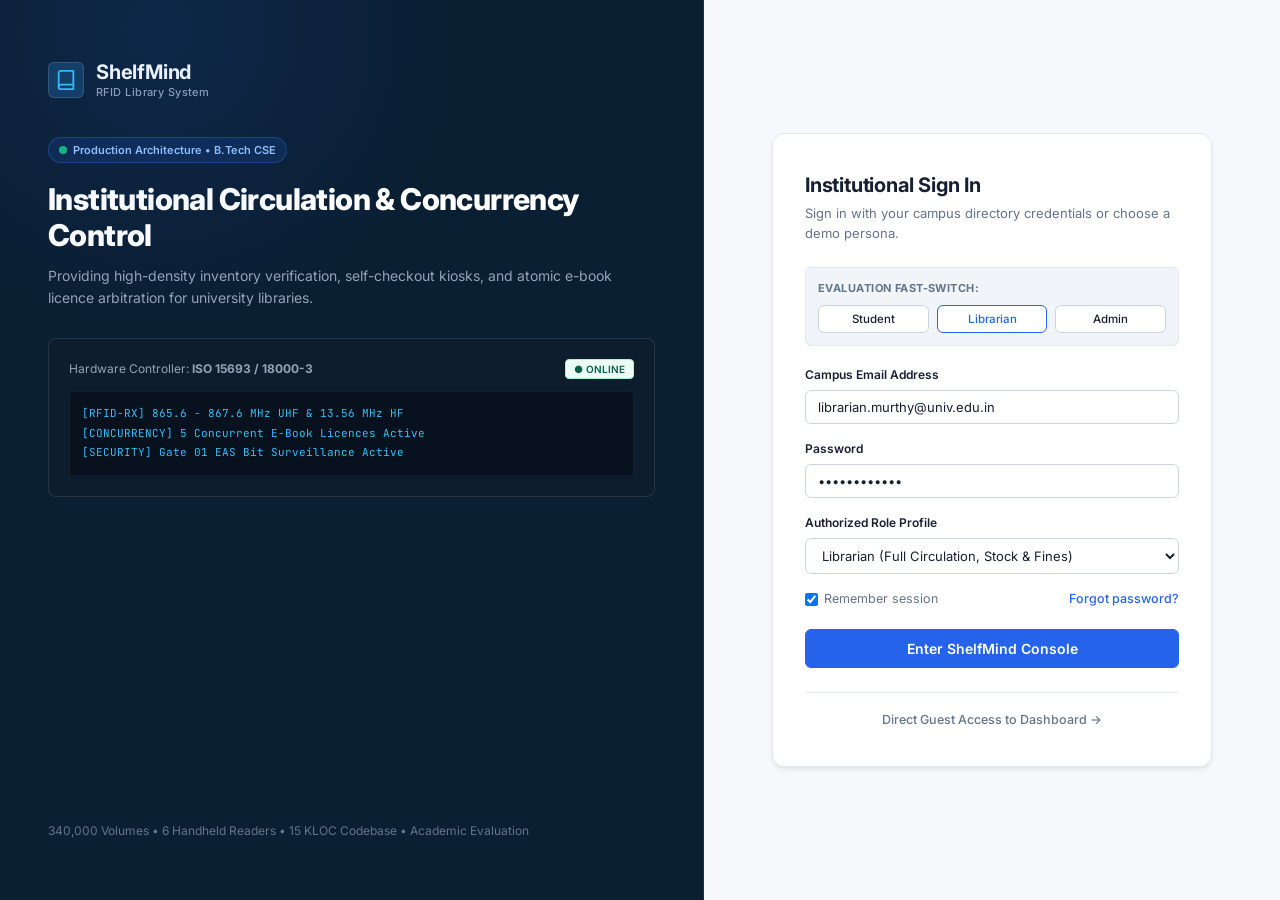
==== login.html @ f5f319b6 "feat: complete modern production-ready university library platform frontend" ====
<!DOCTYPE html>
<html lang="en">
<head>
  <meta charset="UTF-8">
  <meta name="viewport" content="width=device-width, initial-scale=1.0">
  <title>ShelfMind | Institutional Authentication</title>
  <link rel="stylesheet" href="css/style.css">
  <link rel="stylesheet" href="css/responsive.css">
  <style>
    .login-container {
      min-height: 100vh;
      display: grid;
      grid-template-columns: 1.1fr 0.9fr;
      background-color: var(--bg-page);
    }
    .login-brand-panel {
      background-color: var(--navy-deep);
      color: #FFFFFF;
      padding: 60px 48px;
      display: flex;
      flex-direction: column;
      justify-content: space-between;
      border-right: 1px solid rgba(255, 255, 255, 0.08);
      position: relative;
      overflow: hidden;
    }
    .login-brand-panel::before {
      content: '';
      position: absolute;
      top: -30%;
      left: -20%;
      width: 600px;
      height: 600px;
      background: radial-gradient(circle, rgba(37, 99, 235, 0.12) 0%, transparent 70%);
      pointer-events: none;
    }
    .login-form-panel {
      display: flex;
      align-items: center;
      justify-content: center;
      padding: 40px 24px;
    }
    .login-card {
      width: 100%;
      max-width: 440px;
      background-color: var(--bg-surface);
      border: 1px solid var(--border);
      border-radius: var(--radius-lg);
      padding: 36px 32px;
      box-shadow: var(--shadow-md);
    }
    .telemetry-card {
      border: 1px solid rgba(255, 255, 255, 0.1);
      background-color: #0E1D2D;
      border-radius: var(--radius-md);
      padding: 20px;
      margin: 28px 0;
    }
    @media (max-width: 860px) {
      .login-container {
        grid-template-columns: 1fr;
      }
      .login-brand-panel {
        display: none;
      }
    }
  </style>
</head>
<body>

  <div class="login-container">
    <!-- Left Brand Statement Panel -->
    <div class="login-brand-panel">
      <div>
        <a href="index.html" class="brand-link" style="margin-bottom: 32px;">
          <div class="brand-icon">
            <svg width="22" height="22" viewBox="0 0 24 24" fill="none" stroke="currentColor" stroke-width="2" stroke-linecap="round" stroke-linejoin="round">
              <path d="M4 19.5A2.5 2.5 0 0 1 6.5 17H20"></path>
              <path d="M6.5 2H20v20H6.5A2.5 2.5 0 0 1 4 19.5v-15A2.5 2.5 0 0 1 6.5 2z"></path>
            </svg>
          </div>
          <div>
            <span class="brand-title" style="font-size: 20px;">ShelfMind</span>
            <span class="brand-subtitle">RFID Library System</span>
          </div>
        </a>

        <div style="margin-top: 36px;">
          <div style="display: inline-flex; align-items: center; gap: 6px; padding: 4px 10px; border-radius: 9999px; background: rgba(37,99,235,0.15); border: 1px solid rgba(59,130,246,0.3); color: #93C5FD; font-size: 11px; font-weight: 600;">
            <span class="status-dot"></span>
            Production Architecture • B.Tech CSE
          </div>
          <h2 style="font-size: 30px; font-weight: 800; margin: 18px 0 12px; color: #FFFFFF; letter-spacing: -0.02em; line-height: 1.2;">
            Institutional Circulation &amp; Concurrency Control
          </h2>
          <p style="color: #94A3B8; font-size: 14px; line-height: 1.6;">
            Providing high-density inventory verification, self-checkout kiosks, and atomic e-book licence arbitration for university libraries.
          </p>
        </div>

        <div class="telemetry-card">
          <div style="display: flex; align-items: center; justify-content: space-between; font-size: 12px; color: #94A3B8; margin-bottom: 12px;">
            <span>Hardware Controller: <strong>ISO 15693 / 18000-3</strong></span>
            <span class="badge badge-available" style="font-size: 10px;">● ONLINE</span>
          </div>
          <div style="font-family: var(--font-mono); font-size: 11px; color: #38BDF8; line-height: 1.8; background-color: #07121E; padding: 12px; border-radius: var(--radius-xs); border: 1px solid rgba(255,255,255,0.05);">
            [RFID-RX] 865.6 - 867.6 MHz UHF &amp; 13.56 MHz HF<br>
            [CONCURRENCY] 5 Concurrent E-Book Licences Active<br>
            [SECURITY] Gate 01 EAS Bit Surveillance Active
          </div>
        </div>
      </div>

      <div style="font-size: 12px; color: #64748B;">
        340,000 Volumes • 6 Handheld Readers • 15 KLOC Codebase • Academic Evaluation
      </div>
    </div>

    <!-- Right Login Card Panel -->
    <div class="login-form-panel">
      <div class="login-card">
        <div style="margin-bottom: 24px;">
          <h2 style="font-size: 20px; font-weight: 700; color: var(--text-primary); letter-spacing: -0.01em;">Institutional Sign In</h2>
          <p style="font-size: 13px; color: var(--text-secondary); margin-top: 4px;">Sign in with your campus directory credentials or choose a demo persona.</p>
        </div>

        <!-- Quick Demo Role Selector -->
        <div style="background-color: var(--bg-subtle); border: 1px solid var(--border); border-radius: var(--radius-sm); padding: 12px; margin-bottom: 20px;">
          <div style="font-size: 11px; font-weight: 700; color: var(--text-secondary); text-transform: uppercase; letter-spacing: 0.04em; margin-bottom: 8px;">
            Evaluation Fast-Switch:
          </div>
          <div style="display: flex; gap: 8px;">
            <button type="button" class="btn btn-secondary btn-sm" onclick="setDemoRole('student')" style="flex: 1; font-size: 11.5px; padding: 6px 8px;">Student</button>
            <button type="button" class="btn btn-secondary btn-sm" onclick="setDemoRole('librarian')" style="flex: 1; font-size: 11.5px; padding: 6px 8px; border-color: var(--blue); color: var(--blue);">Librarian</button>
            <button type="button" class="btn btn-secondary btn-sm" onclick="setDemoRole('admin')" style="flex: 1; font-size: 11.5px; padding: 6px 8px;">Admin</button>
          </div>
        </div>

        <form id="loginForm" onsubmit="handleLogin(event)">
          <div class="form-group">
            <label class="form-label" for="loginEmail">Campus Email Address</label>
            <input type="email" id="loginEmail" class="form-control" value="librarian.murthy@univ.edu.in" required>
          </div>

          <div class="form-group">
            <label class="form-label" for="loginPassword">Password</label>
            <input type="password" id="loginPassword" class="form-control" value="••••••••••••" required>
          </div>

          <div class="form-group">
            <label class="form-label" for="loginRole">Authorized Role Profile</label>
            <select id="loginRole" class="form-control">
              <option value="Librarian" selected>Librarian (Full Circulation, Stock &amp; Fines)</option>
              <option value="Student">Student (Patron Catalog &amp; Digital Lending)</option>
              <option value="Administrator">Administrator (Gate EAS &amp; System Settings)</option>
            </select>
          </div>

          <div style="display: flex; align-items: center; justify-content: space-between; margin-bottom: 20px; font-size: 12.5px;">
            <label style="display: flex; align-items: center; gap: 6px; cursor: pointer; color: var(--text-secondary);">
              <input type="checkbox" id="rememberMe" checked>
              Remember session
            </label>
            <a href="#" onclick="showToast('OTP dispatched to campus mailbox in production', 'info'); return false;" style="color: var(--blue); font-weight: 500;">Forgot password?</a>
          </div>

          <button type="submit" class="btn btn-primary" style="width: 100%; padding: 10px; font-weight: 600; font-size: 14px;">
            Enter ShelfMind Console
          </button>
        </form>

        <div style="margin-top: 24px; text-align: center; border-top: 1px solid var(--border); padding-top: 16px;">
          <a href="dashboard.html" style="font-size: 12.5px; color: var(--text-secondary); text-decoration: none; font-weight: 500;">
            Direct Guest Access to Dashboard →
          </a>
        </div>
      </div>
    </div>
  </div>

  <div id="toast-container"></div>

  <script src="js/mock-data.js"></script>
  <script src="js/app.js"></script>
  <script>
    function setDemoRole(role) {
      const emailInput = document.getElementById('loginEmail');
      const roleSelect = document.getElementById('loginRole');
      if (role === 'student') {
        emailInput.value = 'karan.verma@univ.edu.in';
        roleSelect.value = 'Student';
        showToast('Switched to Student persona (Karan Verma)', 'info');
      } else if (role === 'librarian') {
        emailInput.value = 'librarian.murthy@univ.edu.in';
        roleSelect.value = 'Librarian';
        showToast('Switched to Librarian persona (Dr. Murthy)', 'info');
      } else if (role === 'admin') {
        emailInput.value = 'admin.library@univ.edu.in';
        roleSelect.value = 'Administrator';
        showToast('Switched to Administrator persona', 'info');
      }
    }

    function handleLogin(e) {
      e.preventDefault();
      const role = document.getElementById('loginRole').value;
      const email = document.getElementById('loginEmail').value;
      
      const state = window.shelfMindStore.getState();
      state.currentUser = {
        name: email.split('@')[0].replace('.', ' ').toUpperCase(),
        role: role,
        badge: 'Institutional Verified'
      };
      window.shelfMindStore.save(state);

      showToast('Authenticated as ' + role + '. Loading dashboard...', 'success');
      setTimeout(() => {
        window.location.href = 'dashboard.html';
      }, 500);
    }
  </script>
</body>
</html>
---- css/style.css ----
/* ==========================================================================
   ShelfMind: Enterprise Library Automation & Digital Lending Platform
   Production-Grade Design System & Core Stylesheet
   Designed for High-Throughput University Library Operations
   ========================================================================== */

@import url('https://fonts.googleapis.com/css2?family=Inter:wght@400;500;600;700;800&family=JetBrains+Mono:wght@400;500;600&display=swap');

:root {
  /* Primary Enterprise Palette */
  --navy-deep: #0B1F33;
  --navy-blue: #123B5D;
  --blue: #2563EB;
  --blue-hover: #1D4ED8;

  /* Supporting Tones */
  --soft-blue: #EAF2FF;
  --blue-border: #BFDBFE;
  --teal: #0F766E;
  --teal-hover: #0d655e;
  --soft-teal: #E6F7F5;
  --teal-border: #99F6E4;

  /* Neutral Surface Palette */
  --bg-page: #F6F8FB;
  --bg-surface: #FFFFFF;
  --bg-subtle: #F1F5F9;
  --border: #E2E8F0;
  --border-strong: #CBD5E1;

  /* Typography Colors */
  --text-primary: #172033;
  --text-secondary: #64748B;
  --text-muted: #94A3B8;

  /* Status Colors */
  --success: #10B981;
  --success-bg: #ECFDF5;
  --success-text: #065F46;
  --success-border: #A7F3D0;

  --warning: #F59E0B;
  --warning-bg: #FFFBEB;
  --warning-text: #92400E;
  --warning-border: #FDE68A;

  --error: #EF4444;
  --error-bg: #FEF2F2;
  --error-text: #991B1B;
  --error-border: #FECACA;

  --info: #2563EB;
  --info-bg: #EAF2FF;
  --info-text: #1E40AF;
  --info-border: #BFDBFE;

  /* Typography */
  --font-sans: 'Inter', -apple-system, BlinkMacSystemFont, 'Segoe UI', Roboto, sans-serif;
  --font-mono: 'JetBrains Mono', 'SFMono-Regular', Consolas, Menlo, monospace;

  /* Layout Dimensions */
  --sidebar-width: 260px;
  --topbar-height: 64px;

  /* Radii */
  --radius-xs: 4px;
  --radius-sm: 6px;
  --radius-md: 8px;
  --radius-lg: 12px;

  /* Shadows (Subtle, Crisp, Non-floaty) */
  --shadow-xs: 0 1px 2px 0 rgba(11, 31, 51, 0.04);
  --shadow-sm: 0 1px 3px 0 rgba(11, 31, 51, 0.06), 0 1px 2px -1px rgba(11, 31, 51, 0.04);
  --shadow-md: 0 4px 6px -1px rgba(11, 31, 51, 0.07), 0 2px 4px -2px rgba(11, 31, 51, 0.05);
  --shadow-lg: 0 10px 15px -3px rgba(11, 31, 51, 0.08), 0 4px 6px -4px rgba(11, 31, 51, 0.04);
  --shadow-drawer: -6px 0 24px rgba(11, 31, 51, 0.12);
}

/* Base Reset */
*, *::before, *::after {
  box-sizing: border-box;
  margin: 0;
  padding: 0;
}

body {
  font-family: var(--font-sans);
  font-size: 13.5px;
  line-height: 1.5;
  color: var(--text-primary);
  background-color: var(--bg-page);
  -webkit-font-smoothing: antialiased;
  -moz-osx-font-smoothing: grayscale;
}

a {
  color: var(--blue);
  text-decoration: none;
}
a:hover {
  text-decoration: underline;
}

/* App Shell Layout */
.app-layout {
  display: flex;
  min-height: 100vh;
}

/* ==========================================================================
   SIDEBAR (Enterprise Production Navigation)
   ========================================================================== */
.sidebar {
  width: var(--sidebar-width);
  background-color: var(--navy-deep);
  color: var(--text-muted);
  display: flex;
  flex-direction: column;
  flex-shrink: 0;
  border-right: 1px solid rgba(255, 255, 255, 0.08);
  position: fixed;
  top: 0;
  bottom: 0;
  left: 0;
  z-index: 100;
  transition: transform 0.25s cubic-bezier(0.16, 1, 0.3, 1);
}

.sidebar-header {
  padding: 18px 20px 16px;
  border-bottom: 1px solid rgba(255, 255, 255, 0.08);
}

.brand-link {
  display: flex;
  align-items: center;
  gap: 12px;
  text-decoration: none;
  color: #FFFFFF;
}

.brand-icon {
  width: 36px;
  height: 36px;
  background-color: var(--navy-blue);
  border: 1px solid rgba(255, 255, 255, 0.15);
  border-radius: var(--radius-sm);
  display: flex;
  align-items: center;
  justify-content: center;
  color: #38BDF8;
  flex-shrink: 0;
}

.brand-title {
  font-size: 16px;
  font-weight: 700;
  letter-spacing: -0.01em;
  color: #FFFFFF;
  display: block;
  line-height: 1.2;
}

.brand-subtitle {
  font-size: 11px;
  font-weight: 500;
  color: var(--text-muted);
  letter-spacing: 0.04em;
  display: block;
}

.sidebar-content {
  flex: 1;
  overflow-y: auto;
  padding: 14px 10px;
}

.sidebar-content::-webkit-scrollbar {
  width: 4px;
}
.sidebar-content::-webkit-scrollbar-thumb {
  background-color: rgba(255, 255, 255, 0.15);
  border-radius: 4px;
}

.nav-section-title {
  font-size: 10.5px;
  font-weight: 700;
  text-transform: uppercase;
  letter-spacing: 0.06em;
  color: #728299;
  padding: 12px 12px 6px;
}

.sidebar-nav {
  list-style: none;
  margin-bottom: 12px;
}

.sidebar-nav li {
  margin-bottom: 2px;
}

.sidebar-nav a {
  display: flex;
  align-items: center;
  gap: 11px;
  padding: 8px 12px;
  color: #CBD5E1;
  font-size: 13px;
  font-weight: 500;
  border-radius: var(--radius-sm);
  border-left: 3px solid transparent;
  transition: all 0.15s ease-in-out;
}

.sidebar-nav a svg {
  width: 17px;
  height: 17px;
  stroke-width: 1.8;
  color: #8194AB;
  flex-shrink: 0;
  transition: color 0.15s ease, transform 0.15s ease;
}

.sidebar-nav a:hover {
  background-color: rgba(255, 255, 255, 0.06);
  color: #FFFFFF;
  text-decoration: none;
}
.sidebar-nav a:hover svg {
  color: #60A5FA;
}

.sidebar-nav a.active {
  background-color: var(--navy-blue);
  color: #FFFFFF;
  border-left-color: var(--blue);
  font-weight: 600;
  box-shadow: 0 1px 3px rgba(0, 0, 0, 0.2);
}
.sidebar-nav a.active svg {
  color: #60A5FA;
}

.sidebar-footer {
  padding: 14px 16px;
  border-top: 1px solid rgba(255, 255, 255, 0.08);
  background-color: #071524;
}

.rfid-status-badge {
  display: flex;
  align-items: center;
  justify-content: space-between;
  background-color: rgba(18, 59, 93, 0.45);
  border: 1px solid rgba(255, 255, 255, 0.1);
  padding: 9px 12px;
  border-radius: var(--radius-sm);
  font-size: 12px;
}

.rfid-label {
  font-size: 10px;
  color: #8899AC;
  text-transform: uppercase;
  font-weight: 600;
  letter-spacing: 0.05em;
  display: block;
}
.rfid-name {
  color: #E2E8F0;
  font-weight: 600;
  display: block;
}

.status-dot {
  width: 8px;
  height: 8px;
  border-radius: 50%;
  background-color: var(--success);
  display: inline-block;
  flex-shrink: 0;
}

.pulse-green {
  box-shadow: 0 0 0 0 rgba(16, 185, 129, 0.7);
  animation: pulse-green-anim 2s infinite;
}

@keyframes pulse-green-anim {
  0% { transform: scale(0.95); box-shadow: 0 0 0 0 rgba(16, 185, 129, 0.7); }
  70% { transform: scale(1); box-shadow: 0 0 0 7px rgba(16, 185, 129, 0); }
  100% { transform: scale(0.95); box-shadow: 0 0 0 0 rgba(16, 185, 129, 0); }
}

/* ==========================================================================
   MAIN CONTENT AREA & TOPBAR
   ========================================================================== */
.main-wrapper {
  margin-left: var(--sidebar-width);
  flex: 1;
  display: flex;
  flex-direction: column;
  min-width: 0;
}

.topbar {
  height: var(--topbar-height);
  background-color: var(--bg-surface);
  border-bottom: 1px solid var(--border);
  display: flex;
  align-items: center;
  justify-content: space-between;
  padding: 0 28px;
  position: sticky;
  top: 0;
  z-index: 50;
  box-shadow: var(--shadow-xs);
}

.topbar-left {
  display: flex;
  align-items: center;
  gap: 16px;
}

.breadcrumbs {
  display: flex;
  align-items: center;
  gap: 8px;
  font-size: 12.5px;
  color: var(--text-secondary);
}
.breadcrumb-item {
  color: var(--text-secondary);
}
.breadcrumb-separator {
  color: var(--text-muted);
}
.breadcrumb-active {
  font-weight: 600;
  color: var(--text-primary);
}

.mobile-nav-toggle {
  display: none;
  background: none;
  border: 1px solid var(--border);
  padding: 6px 8px;
  border-radius: var(--radius-sm);
  color: var(--text-primary);
  cursor: pointer;
}

.topbar-right {
  display: flex;
  align-items: center;
  gap: 12px;
}

/* Quick Search Trigger (⌘ K) */
.quick-search-trigger {
  display: flex;
  align-items: center;
  gap: 8px;
  background-color: var(--bg-page);
  border: 1px solid var(--border);
  padding: 6px 12px;
  border-radius: var(--radius-sm);
  font-size: 12px;
  color: var(--text-secondary);
  cursor: pointer;
  transition: all 0.15s ease;
}
.quick-search-trigger:hover {
  background-color: var(--bg-subtle);
  border-color: var(--border-strong);
  color: var(--text-primary);
}
.kbd-shortcut {
  font-family: var(--font-mono);
  font-size: 10.5px;
  font-weight: 600;
  background-color: #FFFFFF;
  border: 1px solid var(--border);
  padding: 1px 5px;
  border-radius: 3px;
  color: var(--text-muted);
}

.rfid-online-pill {
  display: inline-flex;
  align-items: center;
  gap: 6px;
  background-color: var(--success-bg);
  border: 1px solid var(--success-border);
  padding: 4px 10px;
  border-radius: 9999px;
  font-size: 11px;
  font-weight: 700;
  color: var(--success-text);
  letter-spacing: 0.04em;
}

/* Topbar Notification & Help Icon Buttons */
.topbar-icon-btn {
  width: 34px;
  height: 34px;
  border-radius: var(--radius-sm);
  border: 1px solid var(--border);
  background: var(--bg-surface);
  color: var(--text-secondary);
  display: flex;
  align-items: center;
  justify-content: center;
  cursor: pointer;
  position: relative;
  transition: all 0.15s ease;
}
.topbar-icon-btn:hover {
  background-color: var(--bg-subtle);
  color: var(--text-primary);
  border-color: var(--border-strong);
}
.topbar-icon-btn .badge-dot {
  position: absolute;
  top: 6px;
  right: 6px;
  width: 7px;
  height: 7px;
  border-radius: 50%;
  background-color: var(--error);
}

/* User Menu & Dropdown */
.user-menu-wrapper {
  position: relative;
}

.user-profile-menu {
  display: flex;
  align-items: center;
  gap: 10px;
  cursor: pointer;
  padding: 4px 8px;
  border-radius: var(--radius-sm);
  border: 1px solid transparent;
  transition: all 0.15s ease;
}
.user-profile-menu:hover {
  background-color: var(--bg-page);
  border-color: var(--border);
}

.user-avatar {
  width: 32px;
  height: 32px;
  background-color: var(--soft-blue);
  color: var(--blue);
  border: 1px solid var(--blue-border);
  border-radius: var(--radius-sm);
  display: flex;
  align-items: center;
  justify-content: center;
  font-weight: 700;
  font-size: 12px;
}

.user-details {
  display: flex;
  flex-direction: column;
  text-align: left;
}
.user-name {
  font-size: 12.5px;
  font-weight: 600;
  color: var(--text-primary);
  line-height: 1.2;
}
.user-role {
  font-size: 11px;
  color: var(--text-secondary);
}

/* Profile Dropdown Menu */
.dropdown-menu {
  position: absolute;
  top: calc(100% + 8px);
  right: 0;
  width: 220px;
  background-color: var(--bg-surface);
  border: 1px solid var(--border);
  border-radius: var(--radius-md);
  box-shadow: var(--shadow-lg);
  padding: 6px;
  display: none;
  z-index: 200;
  animation: dropdown-fade 0.15s ease;
}
.dropdown-menu.active {
  display: block;
}

@keyframes dropdown-fade {
  from { opacity: 0; transform: translateY(-4px); }
  to { opacity: 1; transform: translateY(0); }
}

.dropdown-item {
  display: flex;
  align-items: center;
  gap: 10px;
  padding: 8px 12px;
  font-size: 12.5px;
  color: var(--text-primary);
  border-radius: var(--radius-xs);
  transition: background-color 0.1s ease;
  cursor: pointer;
  text-decoration: none;
}
.dropdown-item:hover {
  background-color: var(--bg-page);
  color: var(--blue);
  text-decoration: none;
}
.dropdown-divider {
  height: 1px;
  background-color: var(--border);
  margin: 4px 0;
}

/* Page Container */
.page-container {
  padding: 28px;
  flex: 1;
}

/* Page Header */
.page-header {
  margin-bottom: 24px;
  display: flex;
  align-items: flex-start;
  justify-content: space-between;
  flex-wrap: wrap;
  gap: 16px;
}

.page-title-group h1 {
  font-size: 22px;
  font-weight: 700;
  color: var(--text-primary);
  letter-spacing: -0.02em;
  margin-bottom: 4px;
}

.page-title-group p {
  font-size: 13px;
  color: var(--text-secondary);
}

.sync-status-indicator {
  display: flex;
  align-items: center;
  gap: 8px;
  font-size: 12px;
  color: var(--text-secondary);
  background: var(--bg-surface);
  border: 1px solid var(--border);
  padding: 5px 12px;
  border-radius: var(--radius-sm);
}

.btn-refresh {
  background: none;
  border: none;
  cursor: pointer;
  color: var(--text-secondary);
  display: inline-flex;
  align-items: center;
  justify-content: center;
  padding: 2px;
  border-radius: 4px;
  transition: all 0.2s ease;
}
.btn-refresh:hover {
  color: var(--blue);
  transform: rotate(45deg);
}

.header-actions {
  display: flex;
  align-items: center;
  gap: 10px;
}

/* ==========================================================================
   BUTTONS
   ========================================================================== */
.btn {
  display: inline-flex;
  align-items: center;
  justify-content: center;
  gap: 8px;
  font-family: inherit;
  font-size: 13px;
  font-weight: 500;
  padding: 8px 14px;
  border-radius: var(--radius-sm);
  border: 1px solid transparent;
  cursor: pointer;
  transition: all 0.15s ease-in-out;
  text-decoration: none;
  line-height: 1.25;
}

.btn-primary {
  background-color: var(--blue);
  color: #FFFFFF;
  border-color: var(--blue);
}
.btn-primary:hover {
  background-color: var(--blue-hover);
  border-color: var(--blue-hover);
  text-decoration: none;
}

.btn-secondary {
  background-color: var(--bg-surface);
  color: var(--text-primary);
  border-color: var(--border-strong);
}
.btn-secondary:hover {
  background-color: var(--bg-subtle);
  color: var(--text-primary);
  text-decoration: none;
}

.btn-teal {
  background-color: var(--teal);
  color: #FFFFFF;
  border-color: var(--teal);
}
.btn-teal:hover {
  background-color: var(--teal-hover);
  text-decoration: none;
}

.btn-danger {
  background-color: var(--error);
  color: #FFFFFF;
  border-color: var(--error);
}
.btn-danger:hover {
  background-color: #DC2626;
  text-decoration: none;
}

.btn-sm {
  padding: 5px 10px;
  font-size: 12px;
}

.btn-lg {
  padding: 10px 18px;
  font-size: 14px;
  font-weight: 600;
}

/* ==========================================================================
   METRIC CARDS (Diverse, Enterprise Visual Treatments)
   ========================================================================== */
.metrics-grid {
  display: grid;
  grid-template-columns: repeat(auto-fit, minmax(240px, 1fr));
  gap: 16px;
  margin-bottom: 24px;
}

.metric-card {
  background-color: var(--bg-surface);
  border: 1px solid var(--border);
  border-radius: var(--radius-md);
  padding: 18px 20px;
  box-shadow: var(--shadow-sm);
  display: flex;
  flex-direction: column;
  position: relative;
  transition: border-color 0.15s ease, box-shadow 0.15s ease;
}
.metric-card:hover {
  border-color: var(--border-strong);
  box-shadow: var(--shadow-md);
}

.metric-card-header {
  display: flex;
  align-items: center;
  justify-content: space-between;
  margin-bottom: 8px;
}

.metric-label {
  font-size: 12px;
  font-weight: 600;
  text-transform: uppercase;
  letter-spacing: 0.04em;
  color: var(--text-secondary);
}

.metric-card-icon {
  width: 32px;
  height: 32px;
  border-radius: var(--radius-sm);
  display: flex;
  align-items: center;
  justify-content: center;
  color: var(--blue);
  background-color: var(--soft-blue);
  border: 1px solid var(--blue-border);
}
.metric-card-icon.teal {
  color: var(--teal);
  background-color: var(--soft-teal);
  border-color: var(--teal-border);
}
.metric-card-icon.amber {
  color: var(--warning-text);
  background-color: var(--warning-bg);
  border-color: var(--warning-border);
}
.metric-card-icon.red {
  color: var(--error);
  background-color: var(--error-bg);
  border-color: var(--error-border);
}

.metric-value {
  font-size: 28px;
  font-weight: 700;
  color: var(--text-primary);
  letter-spacing: -0.02em;
  line-height: 1.1;
  margin-bottom: 8px;
}

.metric-footnote {
  font-size: 12px;
  color: var(--text-secondary);
  display: flex;
  align-items: center;
  gap: 6px;
}

.metric-tag {
  display: inline-flex;
  align-items: center;
  gap: 4px;
  padding: 2px 7px;
  border-radius: var(--radius-xs);
  font-size: 11px;
  font-weight: 600;
}
.metric-tag.success {
  background-color: var(--success-bg);
  color: var(--success-text);
  border: 1px solid var(--success-border);
}
.metric-tag.warning {
  background-color: var(--warning-bg);
  color: var(--warning-text);
  border: 1px solid var(--warning-border);
}
.metric-tag.error {
  background-color: var(--error-bg);
  color: var(--error-text);
  border: 1px solid var(--error-border);
}
.metric-tag.blue {
  background-color: var(--soft-blue);
  color: var(--blue);
  border: 1px solid var(--blue-border);
}

/* ==========================================================================
   CARDS & PANELS
   ========================================================================== */
.card {
  background-color: var(--bg-surface);
  border: 1px solid var(--border);
  border-radius: var(--radius-md);
  box-shadow: var(--shadow-sm);
  margin-bottom: 24px;
  overflow: hidden;
}

.card-header {
  padding: 16px 20px;
  border-bottom: 1px solid var(--border);
  display: flex;
  align-items: center;
  justify-content: space-between;
  background-color: #FAFBFC;
}

.card-title {
  font-size: 14.5px;
  font-weight: 600;
  color: var(--text-primary);
  display: flex;
  align-items: center;
  gap: 8px;
}

.card-subtitle {
  font-size: 12px;
  color: var(--text-secondary);
  margin-top: 2px;
}

.card-body {
  padding: 20px;
}

.card-footer {
  padding: 12px 20px;
  background-color: #FAFBFC;
  border-top: 1px solid var(--border);
  font-size: 12px;
  color: var(--text-secondary);
}

/* Layout Columns */
.grid-2col {
  display: grid;
  grid-template-columns: 1fr 1fr;
  gap: 24px;
}

.grid-3col {
  display: grid;
  grid-template-columns: repeat(3, 1fr);
  gap: 20px;
}

.grid-2-1 {
  display: grid;
  grid-template-columns: 2fr 1fr;
  gap: 24px;
}

.grid-1-2 {
  display: grid;
  grid-template-columns: 1fr 2fr;
  gap: 24px;
}

/* ==========================================================================
   SMART OPERATIONAL PANEL: "ATTENTION REQUIRED"
   ========================================================================== */
.attention-grid {
  display: grid;
  grid-template-columns: repeat(auto-fit, minmax(240px, 1fr));
  gap: 14px;
  margin-bottom: 24px;
}

.attention-card {
  background-color: var(--bg-surface);
  border: 1px solid var(--border);
  border-left: 4px solid var(--border-strong);
  border-radius: var(--radius-sm);
  padding: 14px 16px;
  box-shadow: var(--shadow-xs);
  display: flex;
  align-items: center;
  justify-content: space-between;
  transition: all 0.15s ease;
}
.attention-card.error {
  border-left-color: var(--error);
  background-color: #FFFDFD;
}
.attention-card.warning {
  border-left-color: var(--warning);
  background-color: #FFFEFA;
}
.attention-card.info {
  border-left-color: var(--blue);
  background-color: #FAFCFF;
}

.attention-card:hover {
  box-shadow: var(--shadow-sm);
  border-color: var(--border-strong);
}

.attention-left {
  display: flex;
  flex-direction: column;
}

.attention-count {
  font-size: 18px;
  font-weight: 700;
  color: var(--text-primary);
  line-height: 1.2;
}

.attention-desc {
  font-size: 12px;
  color: var(--text-secondary);
  margin-top: 2px;
}

/* ==========================================================================
   ACTIVITY TIMELINE
   ========================================================================== */
.timeline-list {
  list-style: none;
  position: relative;
  padding-left: 24px;
}
.timeline-list::before {
  content: '';
  position: absolute;
  top: 6px;
  bottom: 6px;
  left: 8px;
  width: 2px;
  background-color: var(--border);
}

.timeline-item {
  position: relative;
  margin-bottom: 18px;
}
.timeline-item:last-child {
  margin-bottom: 0;
}

.timeline-icon {
  position: absolute;
  left: -24px;
  top: 0;
  width: 18px;
  height: 18px;
  border-radius: 50%;
  background-color: #FFFFFF;
  border: 2px solid var(--blue);
  display: flex;
  align-items: center;
  justify-content: center;
}
.timeline-icon.green {
  border-color: var(--success);
}
.timeline-icon.amber {
  border-color: var(--warning);
}
.timeline-icon.red {
  border-color: var(--error);
}

.timeline-content {
  display: flex;
  align-items: baseline;
  justify-content: space-between;
  gap: 12px;
}

.timeline-title {
  font-size: 13px;
  font-weight: 600;
  color: var(--text-primary);
}

.timeline-sub {
  font-size: 11.5px;
  color: var(--text-secondary);
}

.timeline-time {
  font-family: var(--font-mono);
  font-size: 11px;
  color: var(--text-muted);
  white-space: nowrap;
}

/* ==========================================================================
   TABLES (Enterprise Density, Clean Hover, Legible)
   ========================================================================== */
.table-responsive {
  width: 100%;
  overflow-x: auto;
  -webkit-overflow-scrolling: touch;
}

.data-table {
  width: 100%;
  border-collapse: collapse;
  text-align: left;
  font-size: 13px;
}

.data-table th {
  background-color: #F8FAFC;
  color: var(--text-secondary);
  font-weight: 600;
  padding: 10px 14px;
  border-bottom: 1px solid var(--border-strong);
  white-space: nowrap;
  font-size: 11.5px;
  text-transform: uppercase;
  letter-spacing: 0.04em;
}

.data-table td {
  padding: 12px 14px;
  border-bottom: 1px solid var(--border);
  color: var(--text-primary);
  vertical-align: middle;
}

.data-table tr:hover td {
  background-color: #F8FAFC;
}

.font-mono {
  font-family: var(--font-mono);
  font-size: 12px;
}

/* ==========================================================================
   BADGES & STATUS CHIPS
   ========================================================================== */
.badge {
  display: inline-flex;
  align-items: center;
  gap: 5px;
  padding: 3px 8px;
  border-radius: var(--radius-xs);
  font-size: 11px;
  font-weight: 600;
  line-height: 1.2;
}

.badge-available {
  background-color: var(--success-bg);
  color: var(--success-text);
  border: 1px solid var(--success-border);
}

.badge-issued {
  background-color: var(--soft-blue);
  color: var(--blue);
  border: 1px solid var(--blue-border);
}

.badge-reserved {
  background-color: var(--warning-bg);
  color: var(--warning-text);
  border: 1px solid var(--warning-border);
}

.badge-missing {
  background-color: var(--error-bg);
  color: var(--error-text);
  border: 1px solid var(--error-border);
}

.badge-verification {
  background-color: #F1F5F9;
  color: #475569;
  border: 1px solid #CBD5E1;
}

.badge-authorized {
  background-color: var(--success-bg);
  color: var(--success-text);
  border: 1px solid var(--success-border);
}

.badge-alert {
  background-color: var(--error-bg);
  color: var(--error-text);
  border: 1px solid var(--error-border);
}

.badge-error {
  background-color: var(--warning-bg);
  color: var(--warning-text);
  border: 1px solid var(--warning-border);
}

/* ==========================================================================
   RIGHT-SIDE DETAILS DRAWER (Enterprise Inventory Inspection)
   ========================================================================== */
.drawer-overlay {
  position: fixed;
  top: 0;
  left: 0;
  right: 0;
  bottom: 0;
  background-color: rgba(11, 31, 51, 0.45);
  display: none;
  z-index: 1000;
}
.drawer-overlay.active {
  display: block;
}

.drawer-panel {
  position: fixed;
  top: 0;
  right: 0;
  bottom: 0;
  width: 100%;
  max-width: 480px;
  background-color: var(--bg-surface);
  box-shadow: var(--shadow-drawer);
  z-index: 1001;
  display: flex;
  flex-direction: column;
  transform: translateX(100%);
  transition: transform 0.28s cubic-bezier(0.16, 1, 0.3, 1);
}
.drawer-overlay.active .drawer-panel {
  transform: translateX(0);
}

.drawer-header {
  padding: 18px 22px;
  border-bottom: 1px solid var(--border);
  display: flex;
  align-items: center;
  justify-content: space-between;
  background-color: #FAFBFC;
}

.drawer-title {
  font-size: 15px;
  font-weight: 700;
  color: var(--text-primary);
}

.drawer-close-btn {
  background: none;
  border: none;
  font-size: 20px;
  color: var(--text-secondary);
  cursor: pointer;
  padding: 4px;
}
.drawer-close-btn:hover {
  color: var(--text-primary);
}

.drawer-body {
  padding: 22px;
  overflow-y: auto;
  flex: 1;
}

.drawer-cover-card {
  display: flex;
  gap: 16px;
  padding-bottom: 18px;
  border-bottom: 1px solid var(--border);
  margin-bottom: 18px;
}

.drawer-book-cover {
  width: 72px;
  height: 98px;
  border-radius: var(--radius-xs);
  background-color: var(--navy-blue);
  color: #FFFFFF;
  display: flex;
  flex-direction: column;
  justify-content: center;
  align-items: center;
  text-align: center;
  padding: 6px;
  font-size: 10px;
  font-weight: 600;
  box-shadow: var(--shadow-sm);
  flex-shrink: 0;
}

.drawer-footer {
  padding: 16px 22px;
  border-top: 1px solid var(--border);
  background-color: #FAFBFC;
  display: flex;
  gap: 10px;
  justify-content: flex-end;
}

/* ==========================================================================
   GLOBAL COMMAND PALETTE (⌘ K)
   ========================================================================== */
.command-palette-overlay {
  position: fixed;
  top: 0;
  left: 0;
  right: 0;
  bottom: 0;
  background-color: rgba(11, 31, 51, 0.5);
  display: none;
  align-items: flex-start;
  justify-content: center;
  padding-top: 15vh;
  z-index: 2000;
}
.command-palette-overlay.active {
  display: flex;
}

.command-palette-box {
  width: 100%;
  max-width: 540px;
  background-color: var(--bg-surface);
  border-radius: var(--radius-lg);
  border: 1px solid var(--border);
  box-shadow: 0 20px 25px -5px rgba(0, 0, 0, 0.2);
  overflow: hidden;
  animation: palette-pop 0.15s ease-out;
}

@keyframes palette-pop {
  from { opacity: 0; transform: scale(0.97); }
  to { opacity: 1; transform: scale(1); }
}

.command-search-bar {
  display: flex;
  align-items: center;
  padding: 14px 18px;
  border-bottom: 1px solid var(--border);
  gap: 10px;
}
.command-search-bar input {
  flex: 1;
  border: none;
  outline: none;
  font-family: inherit;
  font-size: 14px;
  color: var(--text-primary);
}

.command-items-list {
  max-height: 280px;
  overflow-y: auto;
  padding: 8px;
}

.command-group-title {
  font-size: 10.5px;
  font-weight: 700;
  text-transform: uppercase;
  color: var(--text-muted);
  padding: 6px 10px;
  letter-spacing: 0.05em;
}

.command-item {
  display: flex;
  align-items: center;
  justify-content: space-between;
  padding: 8px 12px;
  border-radius: var(--radius-sm);
  color: var(--text-primary);
  font-size: 13px;
  cursor: pointer;
  transition: all 0.1s ease;
  text-decoration: none;
}
.command-item:hover, .command-item.selected {
  background-color: var(--soft-blue);
  color: var(--blue);
  text-decoration: none;
}

.command-item-left {
  display: flex;
  align-items: center;
  gap: 10px;
}

/* ==========================================================================
   FORMS, SEARCH & FILTER CONTROLS
   ========================================================================== */
.form-group {
  margin-bottom: 16px;
}

.form-label {
  display: block;
  font-size: 12px;
  font-weight: 600;
  color: var(--text-primary);
  margin-bottom: 6px;
}

.form-control {
  width: 100%;
  padding: 8px 12px;
  font-family: inherit;
  font-size: 13px;
  color: var(--text-primary);
  background-color: var(--bg-surface);
  border: 1px solid var(--border-strong);
  border-radius: var(--radius-sm);
  transition: border-color 0.15s, box-shadow 0.15s;
}

.form-control:focus {
  outline: none;
  border-color: var(--blue);
  box-shadow: 0 0 0 2px rgba(37, 99, 235, 0.15);
}

.form-row {
  display: flex;
  gap: 12px;
}

.form-help {
  font-size: 11px;
  color: var(--text-secondary);
  margin-top: 4px;
}

/* Filter Bar */
.filter-bar {
  display: flex;
  align-items: center;
  gap: 12px;
  flex-wrap: wrap;
  margin-bottom: 18px;
  padding: 12px 16px;
  background-color: var(--bg-surface);
  border: 1px solid var(--border);
  border-radius: var(--radius-sm);
}

.search-input-wrapper {
  flex: 1;
  min-width: 240px;
  position: relative;
}

.search-input-wrapper input {
  width: 100%;
  padding: 8px 12px 8px 36px;
  font-size: 13px;
  border: 1px solid var(--border-strong);
  border-radius: var(--radius-sm);
}

.search-icon {
  position: absolute;
  left: 10px;
  top: 50%;
  transform: translateY(-50%);
  color: var(--text-secondary);
  pointer-events: none;
}

.filter-select {
  padding: 8px 12px;
  font-size: 13px;
  border: 1px solid var(--border-strong);
  border-radius: var(--radius-sm);
  background-color: var(--bg-surface);
  color: var(--text-primary);
}

/* Tabs */
.tabs-nav {
  display: flex;
  border-bottom: 1px solid var(--border);
  margin-bottom: 20px;
  gap: 4px;
}

.tab-btn {
  padding: 10px 16px;
  background: none;
  border: none;
  border-bottom: 2px solid transparent;
  color: var(--text-secondary);
  font-size: 13px;
  font-weight: 500;
  cursor: pointer;
  transition: color 0.15s, border-color 0.15s;
}

.tab-btn:hover {
  color: var(--text-primary);
}

.tab-btn.active {
  color: var(--blue);
  border-bottom-color: var(--blue);
  font-weight: 600;
}

.tab-content {
  display: none;
}
.tab-content.active {
  display: block;
}

/* ==========================================================================
   RFID SCANNER & CIRCULATION WORKSTATION
   ========================================================================== */
.rfid-scanner-zone {
  border: 2px dashed var(--border-strong);
  border-radius: var(--radius-md);
  padding: 32px 20px;
  text-align: center;
  background-color: #FAFBFC;
  transition: all 0.2s ease;
  position: relative;
}

.rfid-scanner-zone.scanning {
  border-color: var(--blue);
  background-color: var(--soft-blue);
}

.rfid-icon-container {
  width: 64px;
  height: 64px;
  margin: 0 auto 16px;
  border-radius: 50%;
  background-color: var(--bg-surface);
  border: 1px solid var(--border);
  display: flex;
  align-items: center;
  justify-content: center;
  color: var(--text-primary);
}

.rfid-scanner-zone.scanning .rfid-icon-container {
  color: var(--blue);
  border-color: var(--blue);
  animation: pulse-ring 1.5s cubic-bezier(0.215, 0.61, 0.355, 1) infinite;
}

@keyframes pulse-ring {
  0% { transform: scale(0.95); box-shadow: 0 0 0 0 rgba(37, 99, 235, 0.4); }
  70% { transform: scale(1.05); box-shadow: 0 0 0 14px rgba(37, 99, 235, 0); }
  100% { transform: scale(0.95); box-shadow: 0 0 0 0 rgba(37, 99, 235, 0); }
}

.rfid-detected-card {
  background-color: var(--bg-surface);
  border: 1px solid var(--border-strong);
  border-radius: var(--radius-sm);
  padding: 16px;
  text-align: left;
  margin-top: 20px;
}

/* Circulation Step Workflow Bar */
.circulation-steps-bar {
  display: flex;
  align-items: center;
  justify-content: space-between;
  margin-bottom: 20px;
  background-color: #FAFBFC;
  border: 1px solid var(--border);
  border-radius: var(--radius-sm);
  padding: 10px 16px;
}
.circulation-step-item {
  display: flex;
  align-items: center;
  gap: 8px;
  font-size: 12px;
  color: var(--text-secondary);
}
.circulation-step-item.active {
  font-weight: 600;
  color: var(--blue);
}
.circulation-step-item.completed {
  color: var(--success-text);
}
.circulation-step-dot {
  width: 20px;
  height: 20px;
  border-radius: 50%;
  background-color: var(--border);
  color: var(--text-secondary);
  font-size: 11px;
  font-weight: 700;
  display: flex;
  align-items: center;
  justify-content: center;
}
.circulation-step-item.active .circulation-step-dot {
  background-color: var(--blue);
  color: #FFFFFF;
}
.circulation-step-item.completed .circulation-step-dot {
  background-color: var(--success);
  color: #FFFFFF;
}

/* ==========================================================================
   CONCURRENT LICENCE SLOTS & CAPACITY MONITOR
   ========================================================================== */
.licence-slots-container {
  display: flex;
  align-items: center;
  gap: 10px;
  margin: 12px 0 16px;
  flex-wrap: wrap;
}

.licence-slot {
  display: flex;
  align-items: center;
  gap: 6px;
  padding: 8px 12px;
  border-radius: var(--radius-sm);
  font-size: 12px;
  font-weight: 600;
  border: 1px solid var(--border);
}

.licence-slot.occupied {
  background-color: #F1F5F9;
  border-color: var(--border-strong);
  color: var(--text-primary);
}

.licence-slot.available {
  background-color: var(--success-bg);
  border-color: var(--success-border);
  color: var(--success-text);
}

.licence-dot-bar {
  font-size: 24px;
  letter-spacing: 6px;
  line-height: 1;
  color: var(--text-primary);
}

/* Concurrency Demonstration Card */
.race-condition-box {
  background-color: #F8FAFC;
  border: 1px solid var(--border-strong);
  border-radius: var(--radius-sm);
  padding: 16px;
}

.race-request-row {
  display: flex;
  align-items: center;
  justify-content: space-between;
  padding: 10px 14px;
  background-color: #FFFFFF;
  border: 1px solid var(--border);
  border-radius: var(--radius-sm);
  margin-bottom: 10px;
}

.lock-indicator {
  display: inline-flex;
  align-items: center;
  gap: 6px;
  font-size: 11px;
  font-weight: 600;
  padding: 3px 8px;
  border-radius: var(--radius-xs);
  background-color: #E2E8F0;
  color: #334155;
}
.lock-indicator.locked {
  background-color: var(--error-bg);
  color: var(--error-text);
  border: 1px solid var(--error-border);
}

/* ==========================================================================
   PROGRESS BARS & ANIMATIONS
   ========================================================================== */
.progress-bar-wrap {
  width: 100%;
  height: 12px;
  background-color: #E2E8F0;
  border-radius: 9999px;
  overflow: hidden;
  margin: 8px 0 12px;
}

.progress-bar-fill {
  height: 100%;
  background-color: var(--blue);
  width: 0%;
  transition: width 0.3s ease;
}

/* Skeletons */
.skeleton {
  background: linear-gradient(90deg, #F1F5F9 25%, #E2E8F0 50%, #F1F5F9 75%);
  background-size: 200% 100%;
  animation: skeleton-shimmer 1.5s infinite;
  border-radius: 4px;
}
@keyframes skeleton-shimmer {
  0% { background-position: 200% 0; }
  100% { background-position: -200% 0; }
}

/* Toast Notifications */
#toast-container {
  position: fixed;
  bottom: 24px;
  right: 24px;
  z-index: 9999;
  display: flex;
  flex-direction: column;
  gap: 8px;
  max-width: 380px;
}

.toast {
  background-color: var(--navy-deep);
  color: #FFFFFF;
  padding: 12px 16px;
  border-radius: var(--radius-sm);
  font-size: 13px;
  display: flex;
  align-items: center;
  gap: 10px;
  box-shadow: var(--shadow-lg);
  border-left: 4px solid var(--blue);
  animation: toast-slide 0.22s ease-out;
}
.toast.toast-success { border-left-color: var(--success); }
.toast.toast-warning { border-left-color: var(--warning); }
.toast.toast-alert, .toast.toast-danger { border-left-color: var(--error); }

@keyframes toast-slide {
  from { transform: translateX(100%); opacity: 0; }
  to { transform: translateX(0); opacity: 1; }
}

/* Empty States */
.empty-state-box {
  padding: 44px 20px;
  text-align: center;
  color: var(--text-secondary);
}
.empty-state-icon {
  width: 48px;
  height: 48px;
  border-radius: 50%;
  background-color: var(--bg-subtle);
  border: 1px solid var(--border);
  color: var(--text-muted);
  display: flex;
  align-items: center;
  justify-content: center;
  margin: 0 auto 14px;
}
.empty-state-title {
  font-size: 14.5px;
  font-weight: 600;
  color: var(--text-primary);
  margin-bottom: 4px;
}
.empty-state-desc {
  font-size: 12.5px;
  color: var(--text-secondary);
  max-width: 340px;
  margin: 0 auto 16px;
}

/* Chart Canvas Wrapper */
.chart-container {
  height: 220px;
  position: relative;
  margin-top: 10px;
}

/* ==========================================================================
   LANDING PAGE & PRODUCT PRESENTATION
   ========================================================================== */
.landing-nav {
  background-color: var(--navy-deep);
  border-bottom: 1px solid rgba(255, 255, 255, 0.08);
  padding: 14px 28px;
  position: sticky;
  top: 0;
  z-index: 100;
  backdrop-filter: blur(8px);
}

.landing-nav-inner {
  max-width: 1240px;
  margin: 0 auto;
  display: flex;
  align-items: center;
  justify-content: space-between;
}

.landing-nav-links {
  display: flex;
  align-items: center;
  gap: 24px;
}
.landing-nav-link {
  color: #94A3B8;
  font-size: 13.5px;
  font-weight: 500;
  transition: color 0.15s ease;
  text-decoration: none;
}
.landing-nav-link:hover {
  color: #FFFFFF;
  text-decoration: none;
}

.landing-hero {
  background-color: var(--navy-deep);
  background-image: 
    radial-gradient(circle at 10% 20%, rgba(37, 99, 235, 0.08) 0%, transparent 40%),
    radial-gradient(circle at 90% 80%, rgba(15, 118, 110, 0.08) 0%, transparent 40%);
  color: #FFFFFF;
  padding: 64px 28px 72px;
  border-bottom: 1px solid rgba(255, 255, 255, 0.08);
}

.landing-hero-container {
  max-width: 1240px;
  margin: 0 auto;
  display: grid;
  grid-template-columns: 1.15fr 0.85fr;
  gap: 48px;
  align-items: center;
}

.hero-badge {
  display: inline-flex;
  align-items: center;
  gap: 8px;
  background-color: rgba(37, 99, 235, 0.15);
  border: 1px solid rgba(59, 130, 246, 0.3);
  color: #93C5FD;
  padding: 4px 12px;
  border-radius: 9999px;
  font-size: 11.5px;
  font-weight: 600;
  margin-bottom: 20px;
  letter-spacing: 0.02em;
}

.hero-title {
  font-size: 42px;
  font-weight: 800;
  line-height: 1.15;
  color: #FFFFFF;
  letter-spacing: -0.03em;
  margin-bottom: 18px;
}

.hero-subtitle {
  font-size: 16.5px;
  line-height: 1.6;
  color: #94A3B8;
  max-width: 580px;
  margin-bottom: 32px;
}

.hero-actions {
  display: flex;
  align-items: center;
  gap: 14px;
  flex-wrap: wrap;
}

.hero-specs-note {
  margin-top: 24px;
  display: flex;
  align-items: center;
  gap: 16px;
  font-size: 12px;
  color: #64748B;
}

/* Hero Abstract RFID Visualization Console */
.hero-viz-console {
  background-color: #0E1D2D;
  border: 1px solid rgba(255, 255, 255, 0.12);
  border-radius: var(--radius-lg);
  padding: 24px;
  box-shadow: 0 25px 50px -12px rgba(0, 0, 0, 0.5);
  position: relative;
  overflow: hidden;
}

.hero-viz-console::before {
  content: '';
  position: absolute;
  top: 0;
  left: 0;
  right: 0;
  height: 2px;
  background: linear-gradient(90deg, var(--blue), var(--teal), var(--blue));
}

.hero-viz-header {
  display: flex;
  align-items: center;
  justify-content: space-between;
  padding-bottom: 14px;
  border-bottom: 1px solid rgba(255, 255, 255, 0.08);
  margin-bottom: 18px;
  font-size: 11.5px;
  color: #94A3B8;
}

.hero-telemetry-grid {
  display: grid;
  grid-template-columns: 1fr 1fr;
  gap: 12px;
  margin-bottom: 18px;
}

.hero-telemetry-box {
  background-color: rgba(255, 255, 255, 0.03);
  border: 1px solid rgba(255, 255, 255, 0.06);
  border-radius: var(--radius-sm);
  padding: 12px 14px;
}
.hero-telemetry-label {
  font-size: 11px;
  text-transform: uppercase;
  color: #64748B;
  letter-spacing: 0.04em;
  margin-bottom: 4px;
}
.hero-telemetry-val {
  font-size: 18px;
  font-weight: 700;
  color: #FFFFFF;
  display: flex;
  align-items: baseline;
  gap: 6px;
}
.hero-telemetry-sub {
  font-size: 11px;
  color: #94A3B8;
  font-weight: normal;
}

/* Abstract Signal Wave / RFID Nodes */
.rfid-wave-graphic {
  background-color: #07121E;
  border: 1px solid rgba(255, 255, 255, 0.08);
  border-radius: var(--radius-sm);
  padding: 16px;
  margin-bottom: 14px;
}

.rfid-wave-header {
  display: flex;
  align-items: center;
  justify-content: space-between;
  font-size: 11px;
  color: #94A3B8;
  margin-bottom: 10px;
}

.rfid-node-track {
  display: flex;
  align-items: center;
  justify-content: space-between;
  position: relative;
  padding: 8px 0;
}

.rfid-node-item {
  display: flex;
  flex-direction: column;
  align-items: center;
  gap: 6px;
  z-index: 1;
}

.rfid-node-circle {
  width: 36px;
  height: 36px;
  border-radius: 50%;
  background-color: #0F253B;
  border: 1px solid #2563EB;
  color: #60A5FA;
  display: flex;
  align-items: center;
  justify-content: center;
  font-size: 12px;
  font-weight: 600;
}
.rfid-node-circle.active {
  background-color: #2563EB;
  color: #FFFFFF;
  box-shadow: 0 0 12px rgba(37, 99, 235, 0.6);
}
.rfid-node-circle.teal {
  border-color: #0F766E;
  color: #2DD4BF;
  background-color: #0B2428;
}

.rfid-node-connector {
  position: absolute;
  top: 26px;
  left: 20px;
  right: 20px;
  height: 2px;
  background: repeating-linear-gradient(90deg, #2563EB, #2563EB 6px, transparent 6px, transparent 12px);
  z-index: 0;
}

.hero-feed-log {
  font-family: var(--font-mono);
  font-size: 11px;
  color: #94A3B8;
  background-color: #07121E;
  padding: 10px 12px;
  border-radius: var(--radius-xs);
  border: 1px solid rgba(255, 255, 255, 0.05);
  line-height: 1.6;
}

/* Key Metrics Strip */
.landing-metrics-strip {
  background-color: var(--bg-surface);
  border-bottom: 1px solid var(--border);
  padding: 28px 24px;
}

.metrics-strip-container {
  max-width: 1240px;
  margin: 0 auto;
  display: grid;
  grid-template-columns: repeat(4, 1fr);
  gap: 24px;
}

.metric-strip-card {
  padding: 16px 20px;
  border-radius: var(--radius-md);
  background-color: #F8FAFC;
  border: 1px solid var(--border);
  transition: transform 0.15s ease, border-color 0.15s ease;
}
.metric-strip-card:hover {
  transform: translateY(-2px);
  border-color: var(--border-strong);
}

.metric-strip-num {
  font-size: 32px;
  font-weight: 800;
  color: var(--text-primary);
  letter-spacing: -0.02em;
  line-height: 1;
  margin-bottom: 6px;
}

.metric-strip-label {
  font-size: 13.5px;
  font-weight: 600;
  color: var(--text-primary);
  margin-bottom: 2px;
}

.metric-strip-sub {
  font-size: 12px;
  color: var(--text-secondary);
}

/* Landing Section Standard */
.landing-section {
  padding: 72px 28px;
}
.landing-section.alt-bg {
  background-color: #F8FAFC;
  border-top: 1px solid var(--border);
  border-bottom: 1px solid var(--border);
}

.landing-section-header {
  text-align: center;
  max-width: 680px;
  margin: 0 auto 48px;
}

.landing-section-badge {
  display: inline-block;
  font-size: 11px;
  font-weight: 700;
  text-transform: uppercase;
  letter-spacing: 0.06em;
  color: var(--blue);
  background-color: var(--soft-blue);
  padding: 3px 10px;
  border-radius: 9999px;
  margin-bottom: 12px;
}

.landing-section-title {
  font-size: 28px;
  font-weight: 700;
  color: var(--text-primary);
  letter-spacing: -0.02em;
  margin-bottom: 12px;
}

.landing-section-desc {
  font-size: 15px;
  color: var(--text-secondary);
  line-height: 1.6;
}

/* Feature Pillars Grid */
.feature-pillars-grid {
  max-width: 1240px;
  margin: 0 auto;
  display: grid;
  grid-template-columns: repeat(4, 1fr);
  gap: 20px;
}

.feature-pillar-card {
  background-color: var(--bg-surface);
  border: 1px solid var(--border);
  border-radius: var(--radius-md);
  padding: 24px;
  display: flex;
  flex-direction: column;
  transition: all 0.2s ease;
}
.feature-pillar-card:hover {
  border-color: var(--border-strong);
  box-shadow: var(--shadow-md);
  transform: translateY(-2px);
}

.pillar-icon-box {
  width: 44px;
  height: 44px;
  border-radius: var(--radius-sm);
  background-color: var(--soft-blue);
  color: var(--blue);
  display: flex;
  align-items: center;
  justify-content: center;
  margin-bottom: 18px;
}
.pillar-icon-box.teal {
  background-color: var(--soft-teal);
  color: var(--teal);
}
.pillar-icon-box.amber {
  background-color: var(--warning-bg);
  color: var(--warning-text);
}
.pillar-icon-box.red {
  background-color: var(--error-bg);
  color: var(--error);
}

.pillar-title {
  font-size: 16px;
  font-weight: 600;
  color: var(--text-primary);
  margin-bottom: 8px;
}

.pillar-desc {
  font-size: 13px;
  color: var(--text-secondary);
  line-height: 1.6;
  margin-bottom: 16px;
  flex: 1;
}

.pillar-link {
  font-size: 12.5px;
  font-weight: 600;
  color: var(--blue);
  display: inline-flex;
  align-items: center;
  gap: 4px;
}
.pillar-link:hover {
  text-decoration: underline;
}

/* ==========================================================================
   SYSTEM ARCHITECTURE PREVIEW ("How ShelfMind Works" Connected Nodes)
   ========================================================================== */
.arch-preview-wrap {
  max-width: 1240px;
  margin: 0 auto;
  display: flex;
  flex-direction: column;
  gap: 36px;
}

.arch-pipeline-card {
  background-color: var(--bg-surface);
  border: 1px solid var(--border);
  border-radius: var(--radius-lg);
  padding: 28px;
  box-shadow: var(--shadow-sm);
}

.arch-pipeline-header {
  display: flex;
  align-items: center;
  justify-content: space-between;
  margin-bottom: 24px;
  padding-bottom: 16px;
  border-bottom: 1px solid var(--border);
}

.arch-pipeline-title {
  font-size: 17px;
  font-weight: 700;
  color: var(--text-primary);
  display: flex;
  align-items: center;
  gap: 10px;
}

.arch-pipeline-tag {
  font-size: 11px;
  font-weight: 600;
  padding: 3px 8px;
  border-radius: var(--radius-xs);
  background-color: var(--soft-blue);
  color: var(--blue);
}

/* Connected Nodes Pipeline Layout */
.arch-nodes-container {
  display: flex;
  align-items: stretch;
  justify-content: space-between;
  gap: 12px;
  position: relative;
  overflow-x: auto;
  padding-bottom: 8px;
}

.arch-node-item {
  flex: 1;
  min-width: 155px;
  background-color: #FAFBFC;
  border: 1px solid var(--border);
  border-radius: var(--radius-md);
  padding: 16px 14px;
  position: relative;
  display: flex;
  flex-direction: column;
  transition: all 0.15s ease;
}
.arch-node-item:hover {
  background-color: #FFFFFF;
  border-color: var(--border-strong);
  box-shadow: var(--shadow-xs);
}

.arch-node-top {
  display: flex;
  align-items: center;
  justify-content: space-between;
  margin-bottom: 10px;
}

.arch-node-step {
  font-size: 10.5px;
  font-weight: 700;
  color: var(--text-muted);
  font-family: var(--font-mono);
}

.arch-node-icon {
  width: 24px;
  height: 24px;
  border-radius: 4px;
  display: flex;
  align-items: center;
  justify-content: center;
  background-color: var(--soft-blue);
  color: var(--blue);
}
.arch-node-icon.teal {
  background-color: var(--soft-teal);
  color: var(--teal);
}
.arch-node-icon.amber {
  background-color: var(--warning-bg);
  color: var(--warning-text);
}
.arch-node-icon.green {
  background-color: var(--success-bg);
  color: var(--success-text);
}

.arch-node-title {
  font-size: 13px;
  font-weight: 700;
  color: var(--text-primary);
  margin-bottom: 4px;
}

.arch-node-desc {
  font-size: 11px;
  color: var(--text-secondary);
  line-height: 1.5;
  margin-top: auto;
}

.arch-node-arrow {
  display: flex;
  align-items: center;
  justify-content: center;
  color: var(--text-muted);
  padding: 0 4px;
  flex-shrink: 0;
}

/* Specifications & Academic Credentials Block */
.academic-specs-card {
  max-width: 1240px;
  margin: 0 auto;
  background-color: #F8FAFC;
  border: 1px solid var(--border);
  border-radius: var(--radius-lg);
  padding: 28px 32px;
}

.specs-grid-inner {
  display: grid;
  grid-template-columns: repeat(4, 1fr);
  gap: 24px;
  padding-bottom: 20px;
  border-bottom: 1px solid var(--border);
  margin-bottom: 20px;
}

.spec-item-box {
  display: flex;
  flex-direction: column;
}
.spec-item-title {
  font-size: 11px;
  text-transform: uppercase;
  font-weight: 700;
  color: var(--text-secondary);
  letter-spacing: 0.04em;
  margin-bottom: 4px;
}
.spec-item-val {
  font-size: 14px;
  font-weight: 700;
  color: var(--text-primary);
}
.spec-item-sub {
  font-size: 11.5px;
  color: var(--text-secondary);
  margin-top: 2px;
}

.academic-team-line {
  display: flex;
  align-items: center;
  justify-content: space-between;
  flex-wrap: wrap;
  gap: 16px;
  font-size: 12.5px;
  color: var(--text-secondary);
}

/* Landing Footer */
.landing-footer {
  background-color: var(--navy-deep);
  color: #94A3B8;
  padding: 48px 28px 32px;
  border-top: 1px solid rgba(255, 255, 255, 0.08);
}
.landing-footer-inner {
  max-width: 1240px;
  margin: 0 auto;
  display: flex;
  align-items: center;
  justify-content: space-between;
  flex-wrap: wrap;
  gap: 24px;
}
---- css/responsive.css ----
/* ==========================================================================
   ShelfMind: Production Responsive Breakpoints
   Desktop, Laptop, Tablet & Mobile Views
   ========================================================================== */

/* Laptop & Medium Displays (<= 1024px) */
@media (max-width: 1024px) {
  :root {
    --sidebar-width: 240px;
  }

  .grid-2col,
  .grid-1-2,
  .grid-2-1 {
    grid-template-columns: 1fr;
    gap: 20px;
  }

  .grid-3col {
    grid-template-columns: repeat(2, 1fr);
  }

  .page-container {
    padding: 20px;
  }

  .drawer-panel {
    max-width: 420px;
  }
}

/* Tablet & Mobile (<= 768px) */
@media (max-width: 768px) {
  :root {
    --topbar-height: 58px;
  }

  /* Slide-in Navigation Drawer */
  .sidebar {
    transform: translateX(-100%);
    box-shadow: 4px 0 20px rgba(0, 0, 0, 0.35);
  }

  .sidebar.mobile-open {
    transform: translateX(0);
  }

  .sidebar-backdrop {
    display: none;
    position: fixed;
    top: 0;
    left: 0;
    right: 0;
    bottom: 0;
    background-color: rgba(11, 31, 51, 0.6);
    z-index: 99;
  }

  .sidebar-backdrop.active {
    display: block;
  }

  .main-wrapper {
    margin-left: 0;
  }

  .mobile-nav-toggle {
    display: inline-flex;
    align-items: center;
    justify-content: center;
  }

  .topbar {
    padding: 0 16px;
  }

  .quick-search-trigger {
    padding: 4px 8px;
  }
  .quick-search-trigger span:first-child {
    display: none;
  }

  .breadcrumbs {
    display: none;
  }

  .rfid-online-pill {
    padding: 3px 8px;
    font-size: 10px;
  }

  .user-details {
    display: none;
  }

  .page-container {
    padding: 16px;
  }

  .page-header {
    flex-direction: column;
    align-items: flex-start;
    gap: 12px;
  }

  .header-actions {
    width: 100%;
    justify-content: flex-start;
    flex-wrap: wrap;
  }

  .metrics-grid {
    grid-template-columns: 1fr;
    gap: 12px;
  }

  .attention-grid {
    grid-template-columns: 1fr;
  }

  .grid-3col {
    grid-template-columns: 1fr;
  }

  .filter-bar {
    flex-direction: column;
    align-items: stretch;
  }

  .search-input-wrapper {
    min-width: 100%;
  }

  .form-row {
    flex-direction: column;
    gap: 12px;
  }

  .btn {
    min-height: 38px;
  }

  .licence-slots-container {
    flex-wrap: wrap;
  }

  .drawer-panel {
    max-width: 100%;
  }

  .command-palette-box {
    margin: 0 12px;
  }
}

/* Small Phones (<= 480px) */
@media (max-width: 480px) {
  .page-title-group h1 {
    font-size: 19px;
  }

  .rfid-online-pill span:not(.status-dot) {
    display: none;
  }

  .circulation-steps-bar {
    flex-direction: column;
    align-items: flex-start;
    gap: 8px;
  }

  .hero-title {
    font-size: 28px;
  }
}

/* Landing Page Breakpoints */
@media (max-width: 1024px) {
  .landing-hero-container {
    grid-template-columns: 1fr;
    gap: 36px;
  }
  .metrics-strip-container {
    grid-template-columns: repeat(2, 1fr);
  }
  .feature-pillars-grid {
    grid-template-columns: repeat(2, 1fr);
  }
  .specs-grid-inner {
    grid-template-columns: repeat(2, 1fr);
  }
}

@media (max-width: 768px) {
  .landing-nav-links {
    display: none;
  }
  .hero-title {
    font-size: 32px;
  }
  .metrics-strip-container {
    grid-template-columns: 1fr;
  }
  .feature-pillars-grid {
    grid-template-columns: 1fr;
  }
  .specs-grid-inner {
    grid-template-columns: 1fr;
  }
  .arch-nodes-container {
    flex-direction: column;
    gap: 8px;
  }
  .arch-node-arrow {
    transform: rotate(90deg);
    padding: 4px 0;
  }
  .academic-team-line {
    flex-direction: column;
    align-items: flex-start;
  }
}
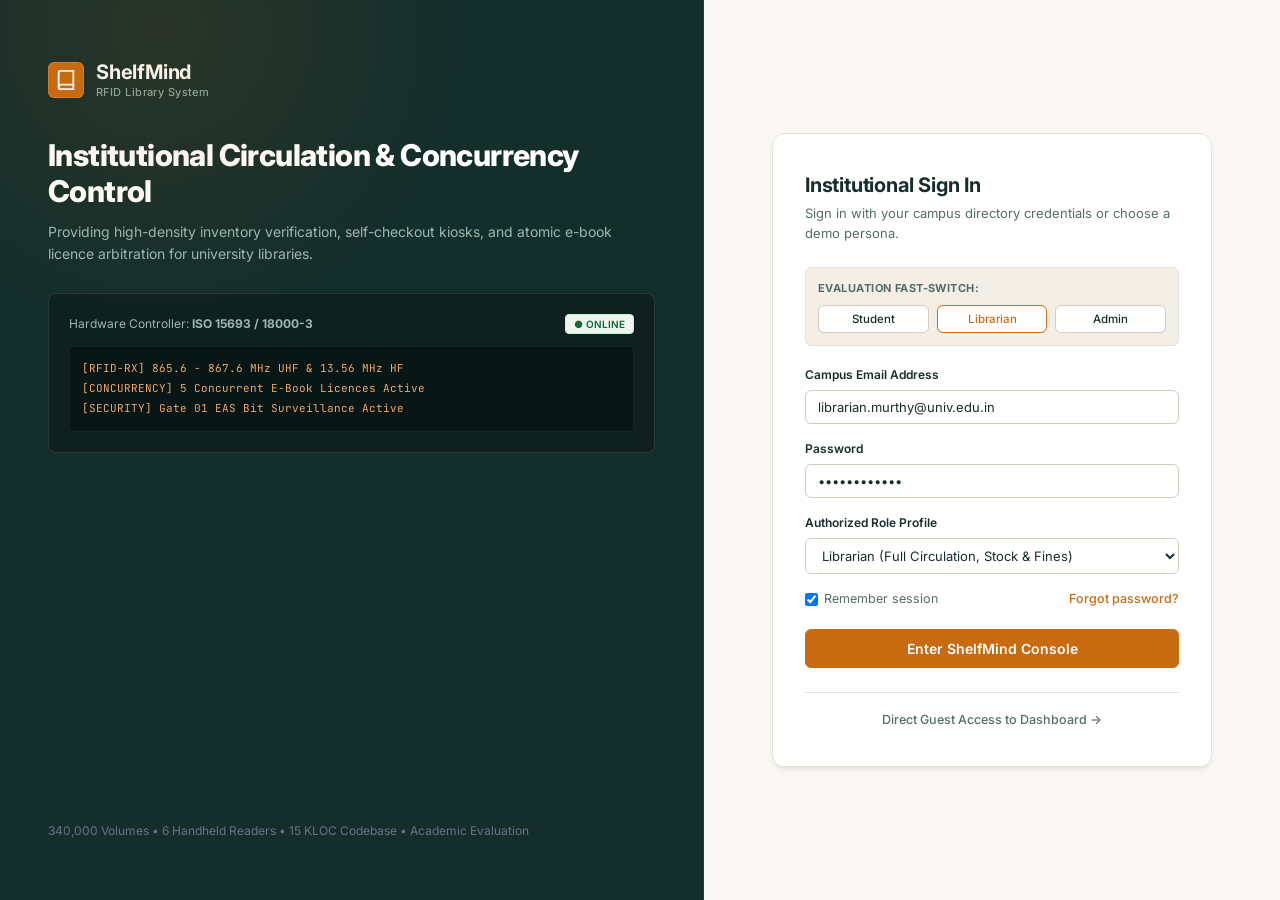
==== commit adebb9cb: "style: apply cohesive warm editorial library color palette across dashboard and all frontend pages" ====
--- a/login.html
+++ b/login.html
@@ -31,7 +31,7 @@
       left: -20%;
       width: 600px;
       height: 600px;
-      background: radial-gradient(circle, rgba(37, 99, 235, 0.12) 0%, transparent 70%);
+      background: radial-gradient(circle, rgba(200, 106, 16, 0.12) 0%, transparent 70%);
       pointer-events: none;
     }
     .login-form-panel {
@@ -51,7 +51,7 @@
     }
     .telemetry-card {
       border: 1px solid rgba(255, 255, 255, 0.1);
-      background-color: #0E1D2D;
+      background-color: #0E211F;
       border-radius: var(--radius-md);
       padding: 20px;
       margin: 28px 0;
@@ -73,7 +73,7 @@
     <div class="login-brand-panel">
       <div>
         <a href="index.html" class="brand-link" style="margin-bottom: 32px;">
-          <div class="brand-icon">
+          <div class="brand-icon" style="background-color: var(--blue);">
             <svg width="22" height="22" viewBox="0 0 24 24" fill="none" stroke="currentColor" stroke-width="2" stroke-linecap="round" stroke-linejoin="round">
               <path d="M4 19.5A2.5 2.5 0 0 1 6.5 17H20"></path>
               <path d="M6.5 2H20v20H6.5A2.5 2.5 0 0 1 4 19.5v-15A2.5 2.5 0 0 1 6.5 2z"></path>
@@ -86,24 +86,20 @@
         </a>
 
         <div style="margin-top: 36px;">
-          <div style="display: inline-flex; align-items: center; gap: 6px; padding: 4px 10px; border-radius: 9999px; background: rgba(37,99,235,0.15); border: 1px solid rgba(59,130,246,0.3); color: #93C5FD; font-size: 11px; font-weight: 600;">
-            <span class="status-dot"></span>
-            Production Architecture • B.Tech CSE
-          </div>
           <h2 style="font-size: 30px; font-weight: 800; margin: 18px 0 12px; color: #FFFFFF; letter-spacing: -0.02em; line-height: 1.2;">
             Institutional Circulation &amp; Concurrency Control
           </h2>
-          <p style="color: #94A3B8; font-size: 14px; line-height: 1.6;">
+          <p style="color: #9BB8B4; font-size: 14px; line-height: 1.6;">
             Providing high-density inventory verification, self-checkout kiosks, and atomic e-book licence arbitration for university libraries.
           </p>
         </div>
 
         <div class="telemetry-card">
-          <div style="display: flex; align-items: center; justify-content: space-between; font-size: 12px; color: #94A3B8; margin-bottom: 12px;">
+          <div style="display: flex; align-items: center; justify-content: space-between; font-size: 12px; color: #9BB8B4; margin-bottom: 12px;">
             <span>Hardware Controller: <strong>ISO 15693 / 18000-3</strong></span>
             <span class="badge badge-available" style="font-size: 10px;">● ONLINE</span>
           </div>
-          <div style="font-family: var(--font-mono); font-size: 11px; color: #38BDF8; line-height: 1.8; background-color: #07121E; padding: 12px; border-radius: var(--radius-xs); border: 1px solid rgba(255,255,255,0.05);">
+          <div style="font-family: var(--font-mono); font-size: 11px; color: #EFA765; line-height: 1.8; background-color: #081715; padding: 12px; border-radius: var(--radius-xs); border: 1px solid rgba(255,255,255,0.05);">
             [RFID-RX] 865.6 - 867.6 MHz UHF &amp; 13.56 MHz HF<br>
             [CONCURRENCY] 5 Concurrent E-Book Licences Active<br>
             [SECURITY] Gate 01 EAS Bit Surveillance Active
--- a/css/style.css
+++ b/css/style.css
@@ -7,52 +7,52 @@
 @import url('https://fonts.googleapis.com/css2?family=Inter:wght@400;500;600;700;800&family=JetBrains+Mono:wght@400;500;600&display=swap');
 
 :root {
-  /* Primary Enterprise Palette */
-  --navy-deep: #0B1F33;
-  --navy-blue: #123B5D;
-  --blue: #2563EB;
-  --blue-hover: #1D4ED8;
+  /* Warm Editorial Library Palette */
+  --navy-deep: #142E2B;        /* Deep dark forest teal for sidebar */
+  --navy-blue: #1D433F;        /* Sidebar active item / dark teal highlight */
+  --blue: #C86A10;             /* Warm cognac amber for primary action & buttons */
+  --blue-hover: #AF5807;       /* Hover state for primary amber */
 
   /* Supporting Tones */
-  --soft-blue: #EAF2FF;
-  --blue-border: #BFDBFE;
-  --teal: #0F766E;
-  --teal-hover: #0d655e;
-  --soft-teal: #E6F7F5;
-  --teal-border: #99F6E4;
-
-  /* Neutral Surface Palette */
-  --bg-page: #F6F8FB;
-  --bg-surface: #FFFFFF;
-  --bg-subtle: #F1F5F9;
-  --border: #E2E8F0;
-  --border-strong: #CBD5E1;
+  --soft-blue: #FBF1E6;        /* Warm amber soft background */
+  --blue-border: #F0D5BE;       /* Warm amber border */
+  --teal: #1B544E;             /* Deep academic forest teal */
+  --teal-hover: #14423D;
+  --soft-teal: #EAF2F0;        /* Soft sage-teal background */
+  --teal-border: #D1E3E0;
+
+  /* Neutral Surface Palette (Warm Ivory / Editorial Linen) */
+  --bg-page: #FAF8F4;          /* Warm ivory canvas */
+  --bg-surface: #FFFFFF;       /* Pure white card surface */
+  --bg-subtle: #F4EFE6;        /* Soft linen background */
+  --border: #E8E2D6;           /* Warm soft border */
+  --border-strong: #D5CDC0;     /* Warm defined border */
 
   /* Typography Colors */
-  --text-primary: #172033;
-  --text-secondary: #64748B;
-  --text-muted: #94A3B8;
+  --text-primary: #172E2B;     /* Deep slate-teal text */
+  --text-secondary: #556D69;   /* Warm muted slate-sage */
+  --text-muted: #889E9B;       /* Warm subtle caption */
 
   /* Status Colors */
-  --success: #10B981;
-  --success-bg: #ECFDF5;
-  --success-text: #065F46;
-  --success-border: #A7F3D0;
-
-  --warning: #F59E0B;
-  --warning-bg: #FFFBEB;
+  --success: #15803D;          /* Warm forest green */
+  --success-bg: #EDF7F0;
+  --success-text: #166534;
+  --success-border: #BBF7D0;
+
+  --warning: #D97706;          /* Warm amber */
+  --warning-bg: #FEF3C7;
   --warning-text: #92400E;
   --warning-border: #FDE68A;
 
-  --error: #EF4444;
+  --error: #DC2626;            /* Warm crimson */
   --error-bg: #FEF2F2;
   --error-text: #991B1B;
   --error-border: #FECACA;
 
-  --info: #2563EB;
-  --info-bg: #EAF2FF;
-  --info-text: #1E40AF;
-  --info-border: #BFDBFE;
+  --info: #1B544E;             /* Academic teal */
+  --info-bg: #EAF2F0;
+  --info-text: #164641;
+  --info-border: #D1E3E0;
 
   /* Typography */
   --font-sans: 'Inter', -apple-system, BlinkMacSystemFont, 'Segoe UI', Roboto, sans-serif;
@@ -142,13 +142,13 @@
 .brand-icon {
   width: 36px;
   height: 36px;
-  background-color: var(--navy-blue);
+  background-color: var(--blue);
   border: 1px solid rgba(255, 255, 255, 0.15);
   border-radius: var(--radius-sm);
   display: flex;
   align-items: center;
   justify-content: center;
-  color: #38BDF8;
+  color: #FFFFFF;
   flex-shrink: 0;
 }
 
@@ -164,7 +164,7 @@
 .brand-subtitle {
   font-size: 11px;
   font-weight: 500;
-  color: var(--text-muted);
+  color: #8CA8A3;
   letter-spacing: 0.04em;
   display: block;
 }
@@ -188,7 +188,7 @@
   font-weight: 700;
   text-transform: uppercase;
   letter-spacing: 0.06em;
-  color: #728299;
+  color: #7A9994;
   padding: 12px 12px 6px;
 }
 
@@ -206,7 +206,7 @@
   align-items: center;
   gap: 11px;
   padding: 8px 12px;
-  color: #CBD5E1;
+  color: #C6DCD8;
   font-size: 13px;
   font-weight: 500;
   border-radius: var(--radius-sm);
@@ -218,18 +218,18 @@
   width: 17px;
   height: 17px;
   stroke-width: 1.8;
-  color: #8194AB;
+  color: #8BA7A2;
   flex-shrink: 0;
   transition: color 0.15s ease, transform 0.15s ease;
 }
 
 .sidebar-nav a:hover {
-  background-color: rgba(255, 255, 255, 0.06);
+  background-color: rgba(255, 255, 255, 0.08);
   color: #FFFFFF;
   text-decoration: none;
 }
 .sidebar-nav a:hover svg {
-  color: #60A5FA;
+  color: #E2A25B;
 }
 
 .sidebar-nav a.active {
@@ -237,23 +237,23 @@
   color: #FFFFFF;
   border-left-color: var(--blue);
   font-weight: 600;
-  box-shadow: 0 1px 3px rgba(0, 0, 0, 0.2);
+  box-shadow: 0 1px 3px rgba(0, 0, 0, 0.25);
 }
 .sidebar-nav a.active svg {
-  color: #60A5FA;
+  color: #E2A25B;
 }
 
 .sidebar-footer {
   padding: 14px 16px;
   border-top: 1px solid rgba(255, 255, 255, 0.08);
-  background-color: #071524;
+  background-color: #0E211F;
 }
 
 .rfid-status-badge {
   display: flex;
   align-items: center;
   justify-content: space-between;
-  background-color: rgba(18, 59, 93, 0.45);
+  background-color: rgba(29, 67, 63, 0.6);
   border: 1px solid rgba(255, 255, 255, 0.1);
   padding: 9px 12px;
   border-radius: var(--radius-sm);
@@ -262,14 +262,14 @@
 
 .rfid-label {
   font-size: 10px;
-  color: #8899AC;
+  color: #8CA8A3;
   text-transform: uppercase;
   font-weight: 600;
   letter-spacing: 0.05em;
   display: block;
 }
 .rfid-name {
-  color: #E2E8F0;
+  color: #E2ECE9;
   font-weight: 600;
   display: block;
 }
@@ -800,7 +800,7 @@
   display: flex;
   align-items: center;
   justify-content: space-between;
-  background-color: #FAFBFC;
+  background-color: #FAF7F2;
 }
 
 .card-title {
@@ -824,7 +824,7 @@
 
 .card-footer {
   padding: 12px 20px;
-  background-color: #FAFBFC;
+  background-color: #FAF7F2;
   border-top: 1px solid var(--border);
   font-size: 12px;
   color: var(--text-secondary);
@@ -886,8 +886,8 @@
   background-color: #FFFEFA;
 }
 .attention-card.info {
-  border-left-color: var(--blue);
-  background-color: #FAFCFF;
+  border-left-color: var(--teal);
+  background-color: #F8FBFB;
 }
 
 .attention-card:hover {
@@ -1004,7 +1004,7 @@
 }
 
 .data-table th {
-  background-color: #F8FAFC;
+  background-color: #F4EFE6;
   color: var(--text-secondary);
   font-weight: 600;
   padding: 10px 14px;
@@ -1023,7 +1023,7 @@
 }
 
 .data-table tr:hover td {
-  background-color: #F8FAFC;
+  background-color: #FAF7F2;
 }
 
 .font-mono {
@@ -1422,14 +1422,14 @@
   border-radius: var(--radius-md);
   padding: 32px 20px;
   text-align: center;
-  background-color: #FAFBFC;
+  background-color: #FAF7F2;
   transition: all 0.2s ease;
   position: relative;
 }
 
 .rfid-scanner-zone.scanning {
-  border-color: var(--blue);
-  background-color: var(--soft-blue);
+  border-color: var(--teal);
+  background-color: var(--soft-teal);
 }
 
 .rfid-icon-container {
@@ -1472,7 +1472,7 @@
   align-items: center;
   justify-content: space-between;
   margin-bottom: 20px;
-  background-color: #FAFBFC;
+  background-color: #FAF7F2;
   border: 1px solid var(--border);
   border-radius: var(--radius-sm);
   padding: 10px 16px;
@@ -1555,7 +1555,7 @@
 
 /* Concurrency Demonstration Card */
 .race-condition-box {
-  background-color: #F8FAFC;
+  background-color: #FAF7F2;
   border: 1px solid var(--border-strong);
   border-radius: var(--radius-sm);
   padding: 16px;
@@ -2311,3 +2311,340 @@
   flex-wrap: wrap;
   gap: 24px;
 }
+
+/* ==========================================================================
+   WARM EDITORIAL LIBRARY LANDING THEME (User Reference Style)
+   Warm ivory (#FAF8F4), forest teal (#193836), cognac amber (#C86A10)
+   ========================================================================== */
+body.landing-page-warm {
+  background-color: #FAF8F4;
+  color: #193836;
+}
+
+/* Minimalist warm header */
+.warm-nav {
+  background-color: #FAF8F4;
+  border-bottom: 1px solid #ECE6DB;
+  padding: 18px 40px;
+  position: sticky;
+  top: 0;
+  z-index: 100;
+  backdrop-filter: blur(8px);
+}
+
+.warm-nav-inner {
+  max-width: 1380px;
+  margin: 0 auto;
+  display: flex;
+  align-items: center;
+  justify-content: space-between;
+}
+
+.warm-nav-left {
+  display: flex;
+  align-items: center;
+  gap: 36px;
+}
+
+.warm-nav-links {
+  display: flex;
+  align-items: center;
+  gap: 28px;
+}
+
+.warm-nav-link {
+  color: #5D726F;
+  font-size: 13px;
+  font-weight: 600;
+  letter-spacing: 0.06em;
+  text-transform: uppercase;
+  text-decoration: none;
+  transition: color 0.15s ease;
+}
+.warm-nav-link:hover, .warm-nav-link.active {
+  color: #193836;
+  text-decoration: none;
+}
+
+/* Hero Container */
+.warm-hero-section {
+  background-color: #FAF8F4;
+  overflow: hidden;
+  position: relative;
+  min-height: 580px;
+  display: flex;
+  align-items: stretch;
+}
+
+.warm-hero-grid {
+  max-width: 1400px;
+  margin: 0 auto;
+  width: 100%;
+  display: grid;
+  grid-template-columns: 1fr 1.3fr;
+  align-items: center;
+  position: relative;
+}
+
+.warm-hero-content {
+  padding: 60px 40px 60px 48px;
+  z-index: 2;
+  max-width: 580px;
+}
+
+.warm-hero-badge {
+  display: inline-flex;
+  align-items: center;
+  gap: 8px;
+  background-color: #EAF2F0;
+  border: 1px solid #D1E3E0;
+  color: #1B544E;
+  padding: 5px 14px;
+  border-radius: 9999px;
+  font-size: 11.5px;
+  font-weight: 700;
+  letter-spacing: 0.04em;
+  text-transform: uppercase;
+  margin-bottom: 20px;
+}
+
+.warm-hero-title {
+  font-size: 64px;
+  font-weight: 700;
+  color: #193836;
+  letter-spacing: -0.03em;
+  line-height: 1.08;
+  margin-bottom: 24px;
+}
+.warm-hero-title span {
+  display: block;
+  font-size: 26px;
+  font-weight: 500;
+  color: #3D6B66;
+  letter-spacing: -0.01em;
+  margin-top: 8px;
+}
+
+.warm-hero-desc {
+  font-size: 15.5px;
+  line-height: 1.7;
+  color: #556B68;
+  margin-bottom: 32px;
+  max-width: 480px;
+}
+
+/* The Signature Amber Pill Button from Reference Image */
+.btn-pill-amber {
+  display: inline-flex;
+  align-items: center;
+  justify-content: center;
+  gap: 10px;
+  background-color: #C86A10;
+  color: #FFFFFF;
+  border: none;
+  border-radius: 9999px;
+  padding: 14px 38px;
+  font-size: 15px;
+  font-weight: 600;
+  text-decoration: none;
+  box-shadow: 0 4px 16px rgba(200, 106, 16, 0.28);
+  transition: all 0.2s cubic-bezier(0.16, 1, 0.3, 1);
+  cursor: pointer;
+}
+.btn-pill-amber:hover {
+  background-color: #AF5807;
+  color: #FFFFFF;
+  transform: translateY(-1px);
+  box-shadow: 0 6px 20px rgba(200, 106, 16, 0.35);
+  text-decoration: none;
+}
+
+/* The Signature "↗ Visit site" badge from Reference Image */
+.warm-visit-badge {
+  display: inline-flex;
+  align-items: center;
+  gap: 10px;
+  background-color: #FFFFFF;
+  border: 1px solid #E5DFD4;
+  border-radius: 12px;
+  padding: 10px 18px;
+  font-size: 14px;
+  font-weight: 600;
+  color: #193836;
+  text-decoration: none;
+  box-shadow: 0 2px 8px rgba(0, 0, 0, 0.04);
+  margin-top: 36px;
+  transition: all 0.15s ease;
+}
+.warm-visit-badge:hover {
+  border-color: #193836;
+  color: #193836;
+  box-shadow: 0 4px 12px rgba(0, 0, 0, 0.08);
+  text-decoration: none;
+}
+.warm-visit-badge svg {
+  stroke: #193836;
+  transition: transform 0.15s ease;
+}
+.warm-visit-badge:hover svg {
+  transform: translate(2px, -2px);
+}
+
+/* Right Bookshelf Graphic Container */
+.warm-hero-graphic {
+  position: relative;
+  width: 100%;
+  height: 100%;
+  min-height: 560px;
+  display: flex;
+  align-items: center;
+  justify-content: flex-end;
+}
+.warm-hero-graphic img,
+.warm-hero-graphic svg {
+  width: 100%;
+  height: 100%;
+  max-height: 640px;
+  object-fit: cover;
+  object-position: right center;
+  display: block;
+}
+
+/* Warm Editorial Cards & Sections below hero */
+.warm-metrics-strip {
+  background-color: #FFFFFF;
+  border-top: 1px solid #ECE6DB;
+  border-bottom: 1px solid #ECE6DB;
+  padding: 32px 40px;
+}
+
+.warm-metric-card {
+  background-color: #FAF8F4;
+  border: 1px solid #E8E2D6;
+  border-radius: var(--radius-md);
+  padding: 20px 24px;
+  transition: all 0.15s ease;
+}
+.warm-metric-card:hover {
+  border-color: #C86A10;
+  transform: translateY(-2px);
+  box-shadow: 0 6px 16px rgba(0, 0, 0, 0.04);
+}
+.warm-metric-num {
+  font-size: 34px;
+  font-weight: 800;
+  color: #193836;
+  letter-spacing: -0.02em;
+  line-height: 1;
+  margin-bottom: 6px;
+}
+.warm-metric-label {
+  font-size: 13.5px;
+  font-weight: 700;
+  color: #193836;
+  margin-bottom: 2px;
+}
+.warm-metric-sub {
+  font-size: 12px;
+  color: #657D7A;
+}
+
+.warm-section {
+  padding: 76px 40px;
+  background-color: #FAF8F4;
+}
+.warm-section.alt {
+  background-color: #F4EFE6;
+  border-top: 1px solid #ECE6DB;
+  border-bottom: 1px solid #ECE6DB;
+}
+
+.warm-section-badge {
+  display: inline-block;
+  font-size: 11px;
+  font-weight: 700;
+  text-transform: uppercase;
+  letter-spacing: 0.08em;
+  color: #1B544E;
+  background-color: #E2ECE9;
+  padding: 4px 12px;
+  border-radius: 9999px;
+  margin-bottom: 12px;
+}
+
+.warm-section-title {
+  font-size: 32px;
+  font-weight: 700;
+  color: #193836;
+  letter-spacing: -0.02em;
+  margin-bottom: 12px;
+}
+
+.warm-section-desc {
+  font-size: 15px;
+  color: #556B68;
+  line-height: 1.6;
+}
+
+.warm-card {
+  background-color: #FFFFFF;
+  border: 1px solid #E8E2D6;
+  border-radius: var(--radius-lg);
+  padding: 28px;
+  box-shadow: 0 2px 8px rgba(0, 0, 0, 0.03);
+  transition: all 0.2s ease;
+}
+.warm-card:hover {
+  border-color: #C86A10;
+  box-shadow: 0 8px 24px rgba(0, 0, 0, 0.06);
+}
+
+.warm-footer {
+  background-color: #193836;
+  color: #9BB8B4;
+  padding: 48px 40px 32px;
+  border-top: 1px solid #285550;
+}
+.warm-footer-inner {
+  max-width: 1380px;
+  margin: 0 auto;
+  display: flex;
+  align-items: center;
+  justify-content: space-between;
+  flex-wrap: wrap;
+  gap: 24px;
+}
+
+@media (max-width: 1024px) {
+  .warm-hero-grid {
+    grid-template-columns: 1fr;
+  }
+  .warm-hero-content {
+    max-width: 100%;
+    padding: 40px 24px;
+  }
+  .warm-hero-title {
+    font-size: 46px;
+  }
+  .warm-hero-graphic {
+    min-height: 420px;
+  }
+}
+@media (max-width: 768px) {
+  .warm-nav {
+    padding: 16px 20px;
+  }
+  .warm-nav-links {
+    display: none;
+  }
+  .warm-hero-title {
+    font-size: 36px;
+  }
+  .warm-hero-content {
+    padding: 32px 16px;
+  }
+  .warm-section {
+    padding: 48px 16px;
+  }
+}
+
